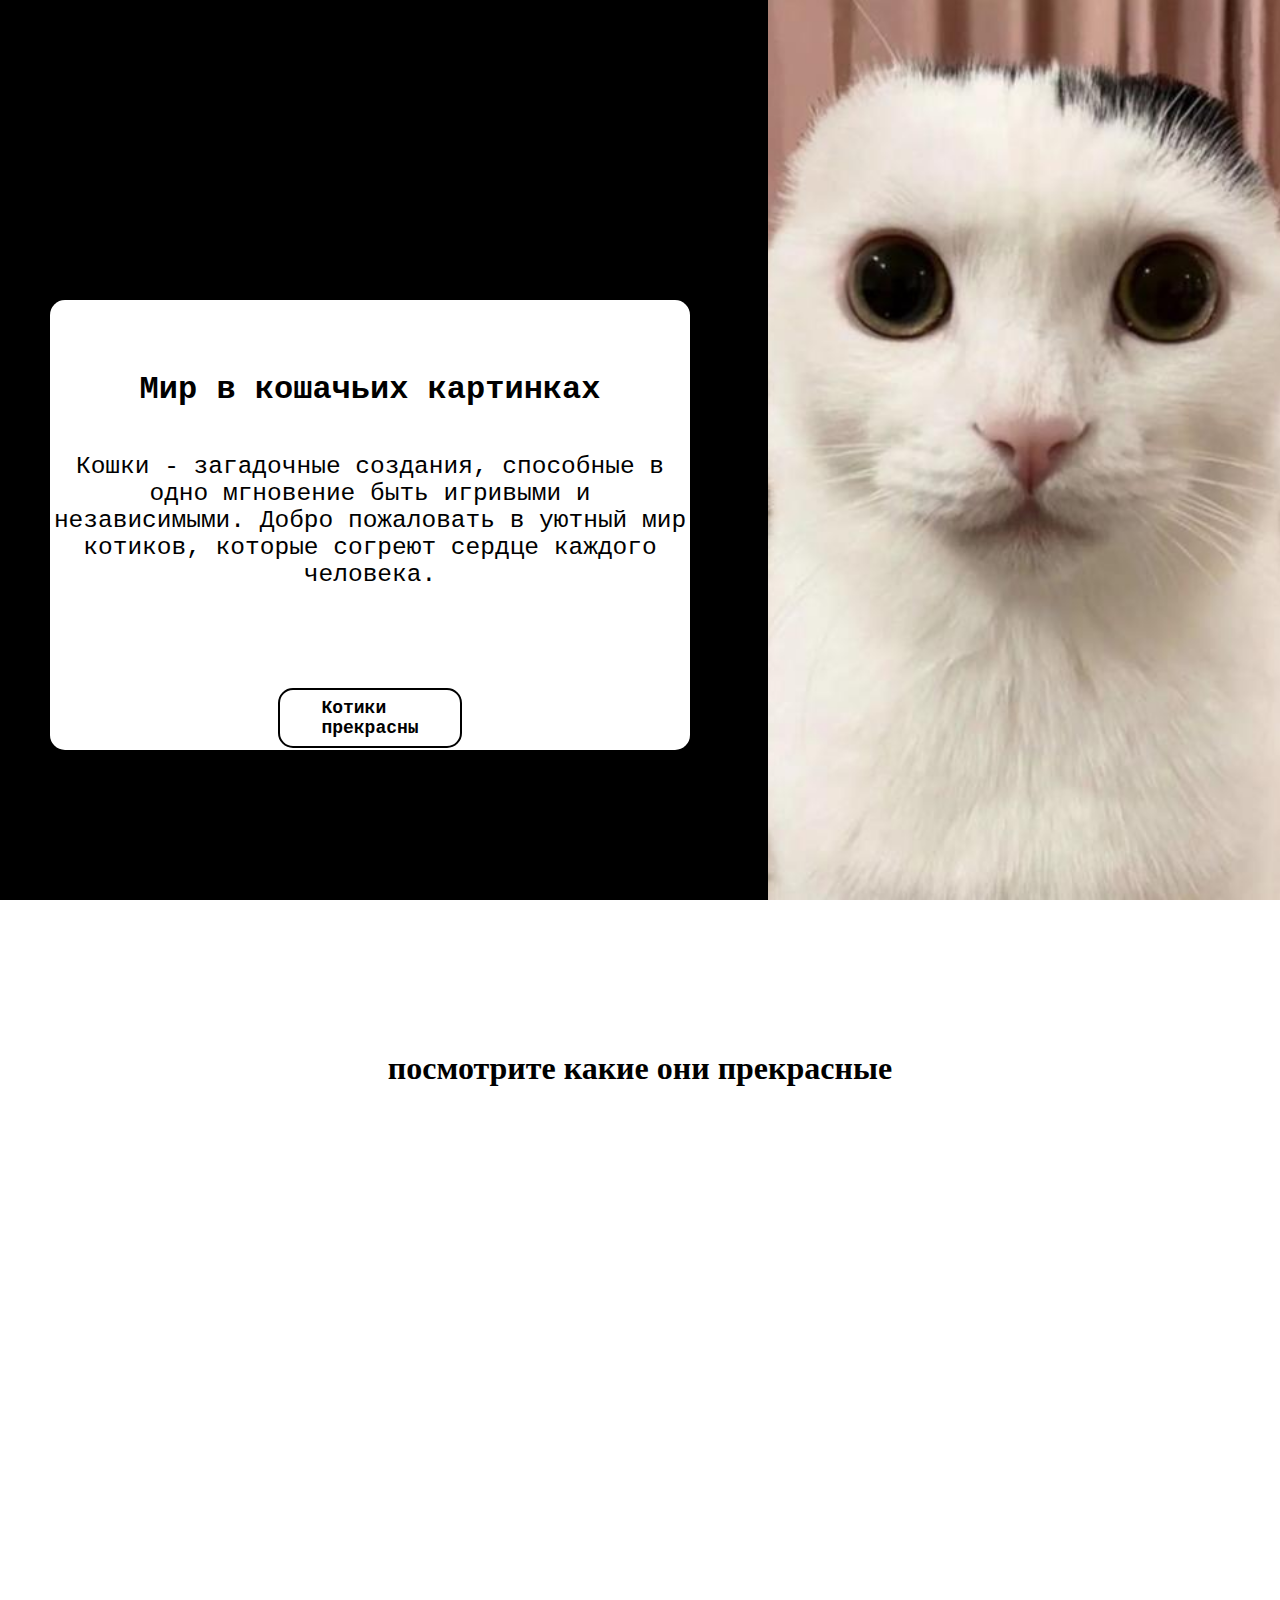
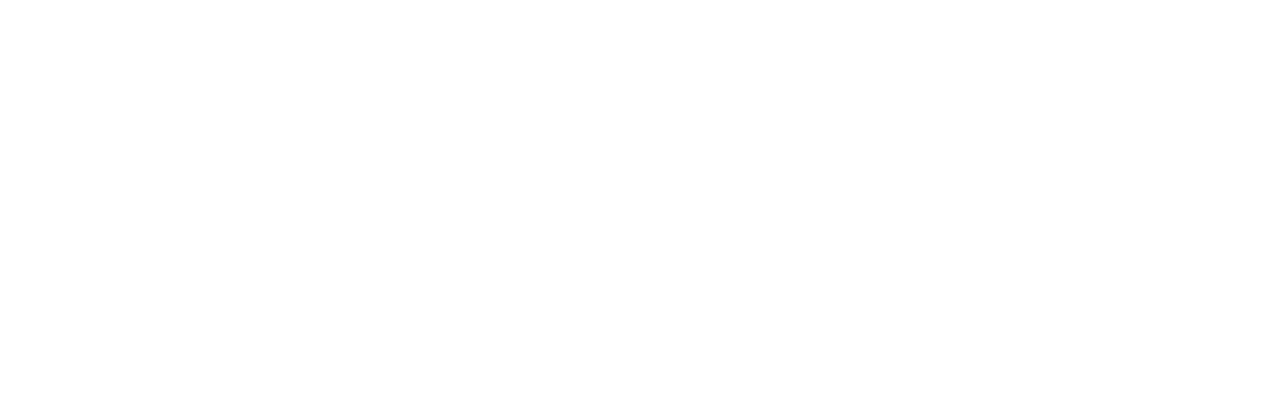
==== example.html @ d666a073 "перемога срочна" ====
<!DOCTYPE html>
<html>
  <head>
    <meta charset="utf-8" />
    <meta name="viewport" content="width=device-width, initial-scale=1" />
    <title>Cat</title>
    <link rel="stylesheet" type="text/css" href="style.css" />
  </head>
  <body>
    <div class="banner">
      <div class="white_window">
        <h1>Мир в кошачьих картинках</h1>
        <p>
          Кошки - загадочные создания, способные в одно мгновение быть игривыми
          и независимыми. Добро пожаловать в уютный мир котиков, которые согреют
          сердце каждого человека.
        </p>
        <p>
        <div class="button_under_text"> 
          <a href="https://www.pinterest.com/search/pins/?q=%D0%BA%D0%BE%D1%82%D1%8B&rs=typed">
            <span>Котики прекрасны</span>
          </a>
        </p>
      </div>  
      </div>
      <div class="cat_background" style="background-image: url('cat.jpeg');"></div>
    </div>
    <div class="cards">
        <h1>посмотрите какие они прекрасные</h1>
    </div>
  </body>
</html>
---- style.css ----
body,
html {
  margin: 0;
  padding: 0;
  height: 2000px;
  background-color: #fff;
}

.banner {
  width: 100%;
  height: 900px;
  position: relative;
  background-image: url("black background.jpg");
}

.white_window {
  margin: 300px 50px;
  padding: 0px 0px 0px 0px;
  width: 50%;
  height: 450px;
  float: left;
  font-family: "Courier New", monospace;
  background: white;
  z-index: 1;
  border-radius: 15px;
}

.cat_background {
  width: 40%;
  height: 900px;
  background-size: cover;
  background-position: center;
  transition: transform 0.5s ease;
  float: right;
}

.white_window h1 {
  display: flex;
  justify-content: center;
  align-items: center;
  text-align: center;
  font-weight: bold;
  z-index: 0;
  text-align: center;
  margin-bottom: 45px;
  padding-top: 50px;
}

.white_window p {
  display: flex;
  justify-content: center;
  align-items: center;
  font-size: 24.5px;
  z-index: 0;
  text-align: center;
  margin-bottom: 50px;
}


.button_under_text a {
  position: relative;
  display: flex;
  box-sizing: border-box;
  align-items: center;
  justify-content: center;
  margin: auto;
  height: 60px;
  width: 155px;
  background: white;
  font-size: 18px;
  text-decoration: none;
  font-weight: bold;
  padding: 10px 90px;
  background-color: #fff;
  color: #000;
  border: 2px solid black;
  border-radius: 15px;
  transition: 0.25s;
}

.button_under_text a:hover{
  letter-spacing: 0.10em;
  background-color:#9966ff;
  box-shadow: 0px 0px 40px #9966ff;
  padding: 10px 100px;
}
.cards {
  display: flex;
  align-items: center;
  justify-content: center;
  height: 1%px;
  width: 100%;
}

.cards h1 {
  text-align: center;
  margin: 0;
}
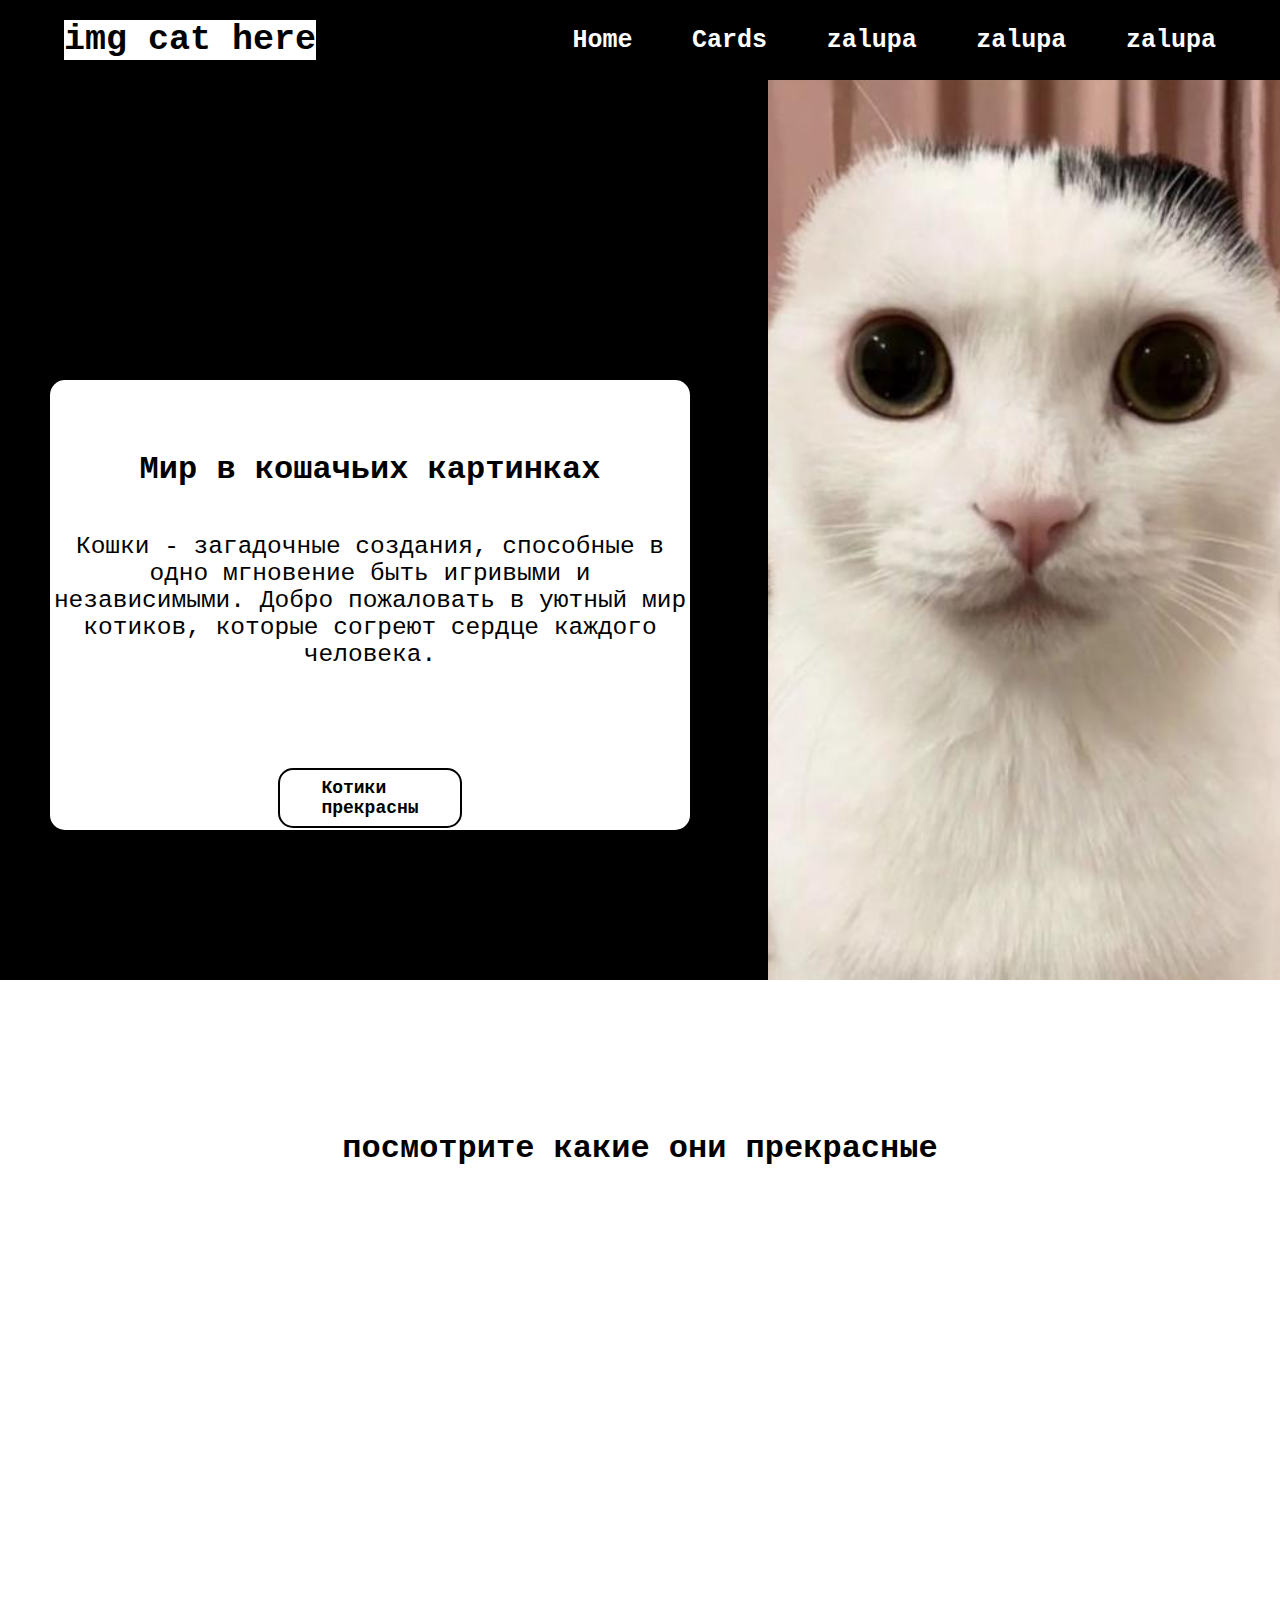
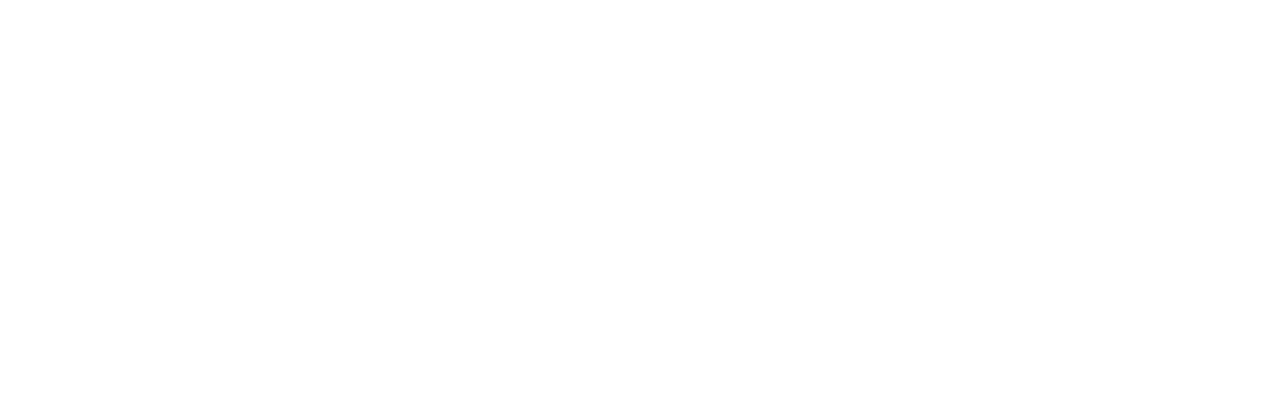
==== commit cb32d7fd: "ну там чот ху" ====
--- a/example.html
+++ b/example.html
@@ -7,6 +7,18 @@
     <link rel="stylesheet" type="text/css" href="style.css" />
   </head>
   <body>
+    <header class="header">
+        <a href="#" class="logo">img cat here</a>
+
+      <nav class="navbar">
+        <a href="#">Home</a>
+        <a href="#">Cards</a>
+        <a href="#">zalupa</a>
+        <a href="#">zalupa</a>
+        <a href="#">zalupa</a>
+      </nav>
+    </header>
+
     <div class="banner">
       <div class="white_window">
         <h1>Мир в кошачьих картинках</h1>
--- a/style.css
+++ b/style.css
@@ -3,7 +3,37 @@
   margin: 0;
   padding: 0;
   height: 2000px;
+  width: 100%;
   background-color: #fff;
+  font-family: "Courier New", monospace;
+}
+
+.header {
+  top: 0;
+  left: 0;
+  padding: 20px 5%;
+  background: black;
+  display: flex;
+  justify-content: space-between;
+  align-items: center;
+  z-index: 100;
+}
+.logo {
+  font-size: 35px;
+  color: #fff;
+  text-decoration: none;
+  font-weight: 600;
+  background-color: white;
+  color: black;
+}
+
+.navbar a {
+  font-size: 25px;
+  color: #fff;
+  text-decoration: none;
+  font-weight: 600;
+  margin-left: 50px;
+  margin-right: 0px
 }
 
 .banner {
@@ -19,7 +49,6 @@
   width: 50%;
   height: 450px;
   float: left;
-  font-family: "Courier New", monospace;
   background: white;
   z-index: 1;
   border-radius: 15px;
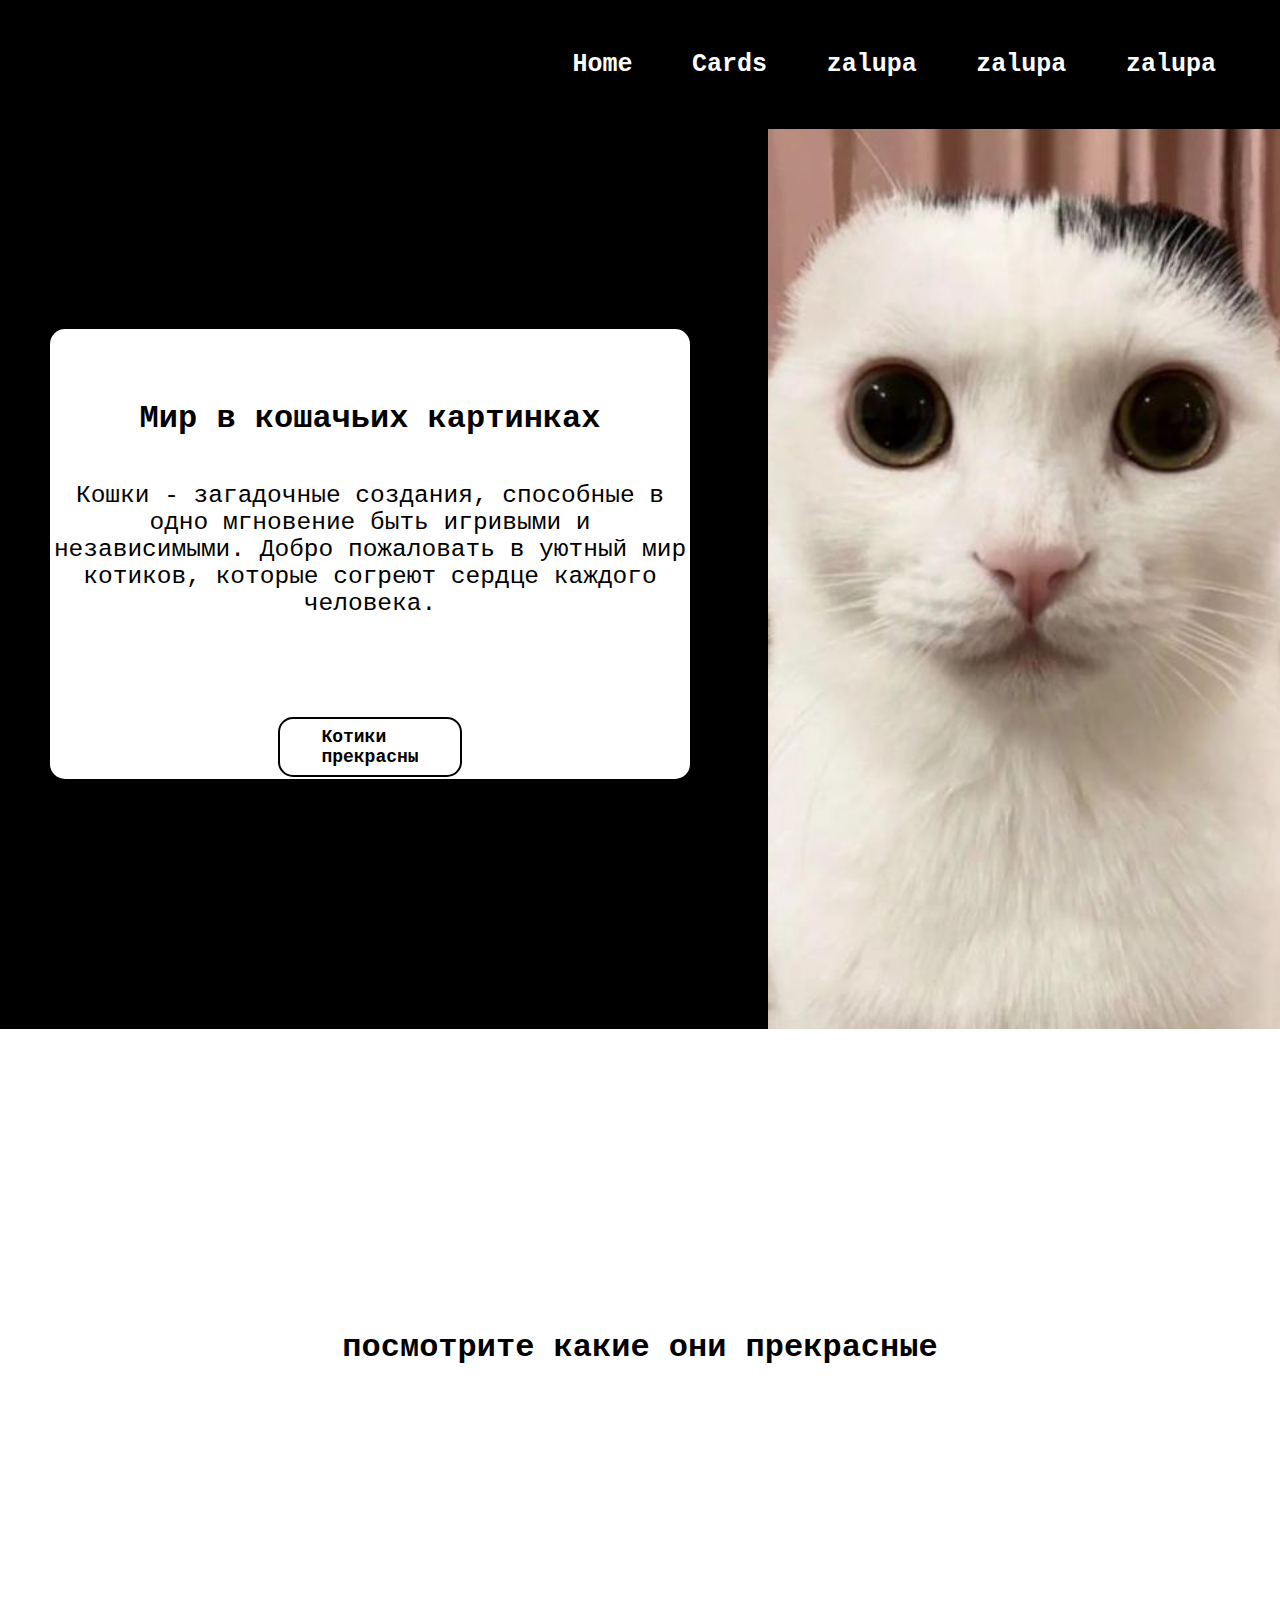
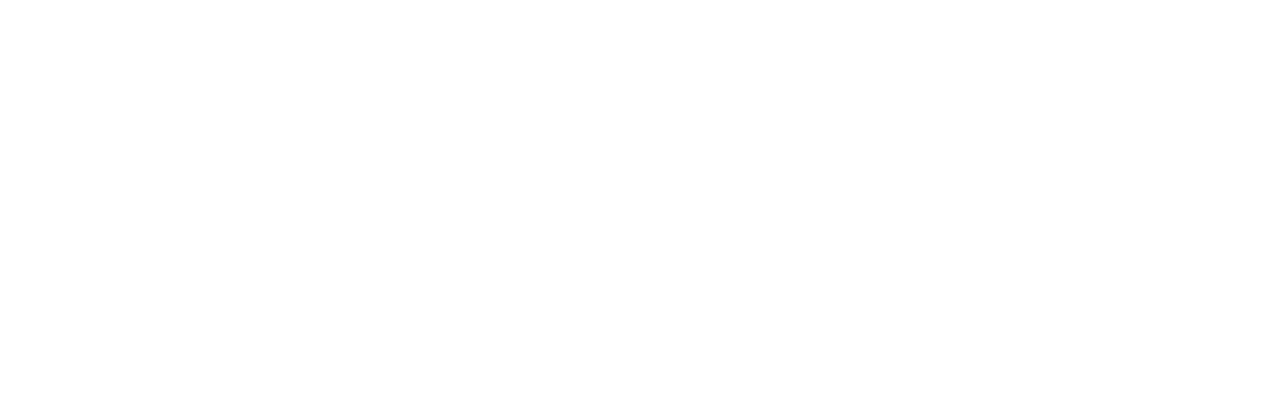
==== commit bf761ac5: "я хуй знает как логотип сделать в виде изображения" ====
--- a/example.html
+++ b/example.html
@@ -8,8 +8,7 @@
   </head>
   <body>
     <header class="header">
-        <a href="#" class="logo">img cat here</a>
-
+        <a href="#" class="logo"></a>
       <nav class="navbar">
         <a href="#">Home</a>
         <a href="#">Cards</a>
--- a/style.css
+++ b/style.css
@@ -10,8 +10,9 @@
 
 .header {
   top: 0;
+  height: auto;
   left: 0;
-  padding: 20px 5%;
+  padding: 50px 5%;
   background: black;
   display: flex;
   justify-content: space-between;
@@ -19,12 +20,7 @@
   z-index: 100;
 }
 .logo {
-  font-size: 35px;
-  color: #fff;
-  text-decoration: none;
-  font-weight: 600;
-  background-color: white;
-  color: black;
+  background-image: url("cat_logo.png");
 }
 
 .navbar a {
@@ -44,7 +40,7 @@
 }
 
 .white_window {
-  margin: 300px 50px;
+  margin: 200px 50px;
   padding: 0px 0px 0px 0px;
   width: 50%;
   height: 450px;
@@ -117,8 +113,8 @@
   display: flex;
   align-items: center;
   justify-content: center;
-  height: 1%px;
   width: 100%;
+  margin-top: 300px;
 }
 
 .cards h1 {
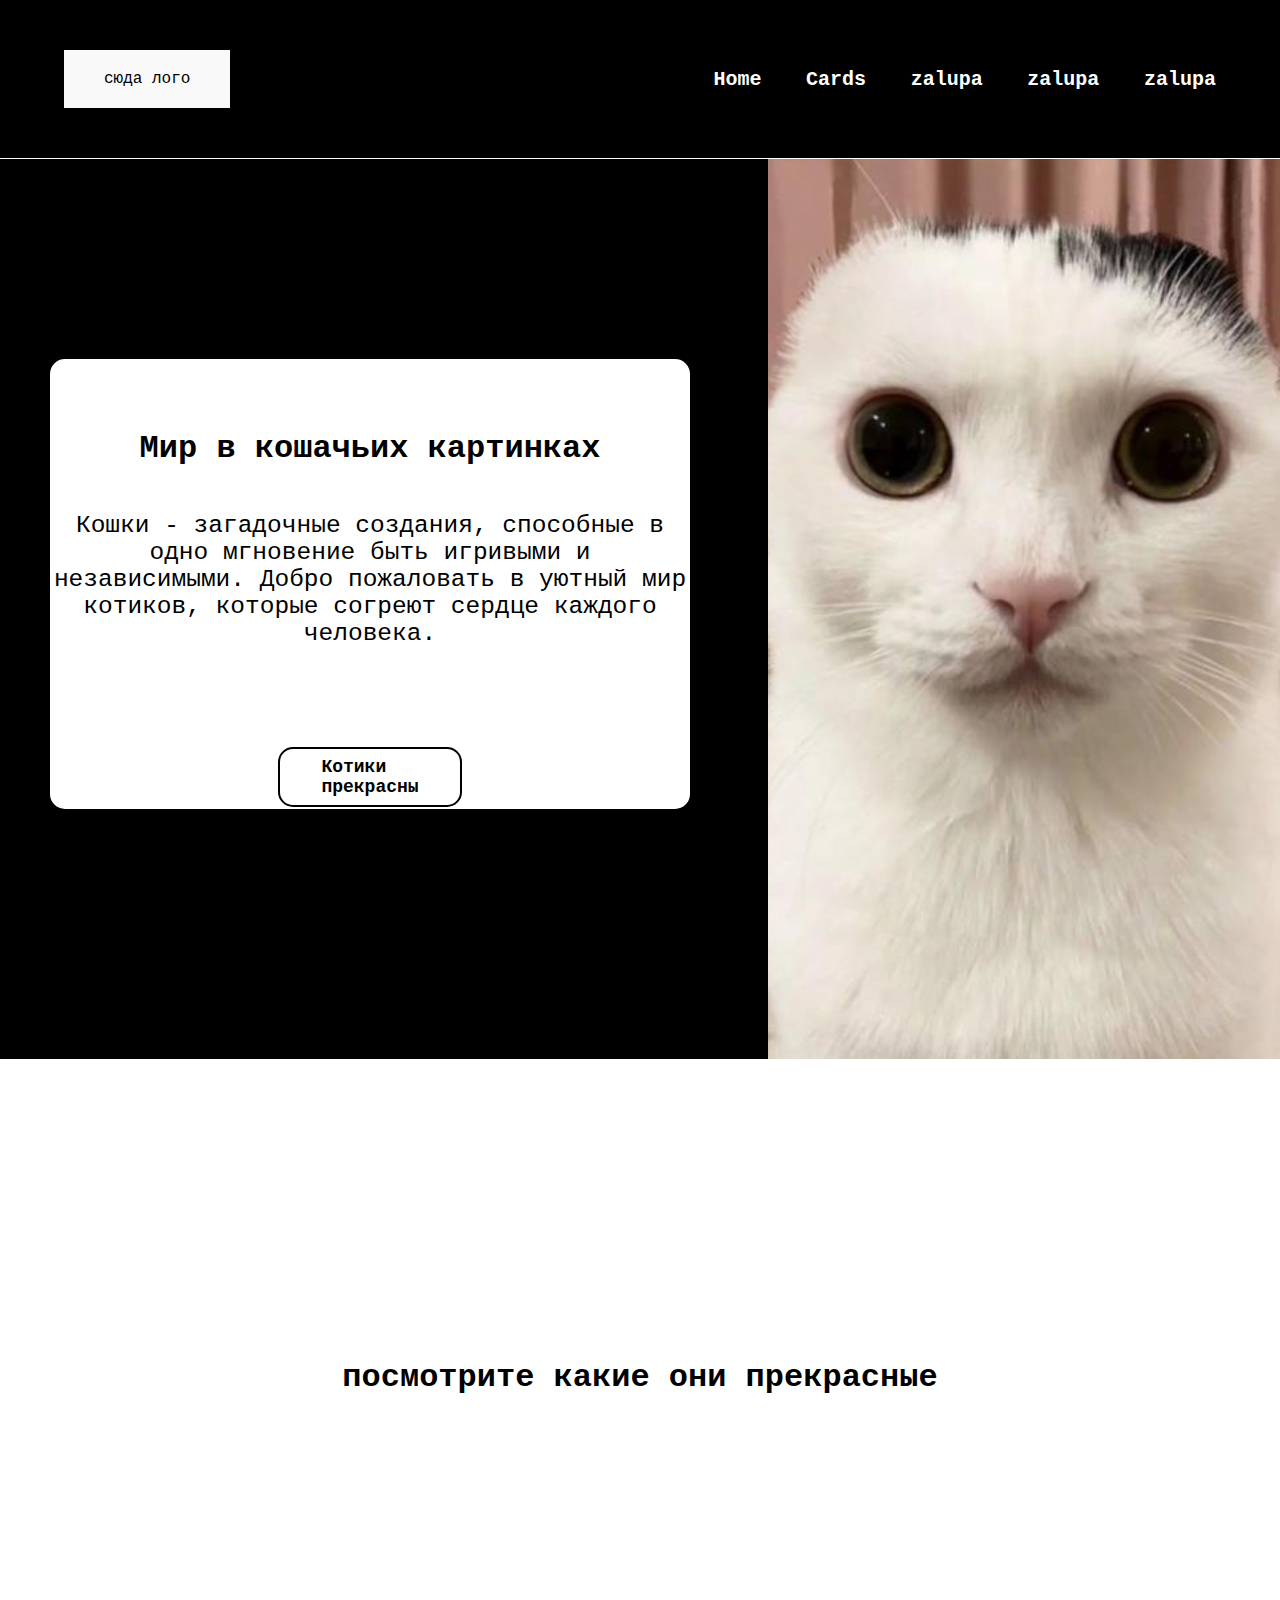
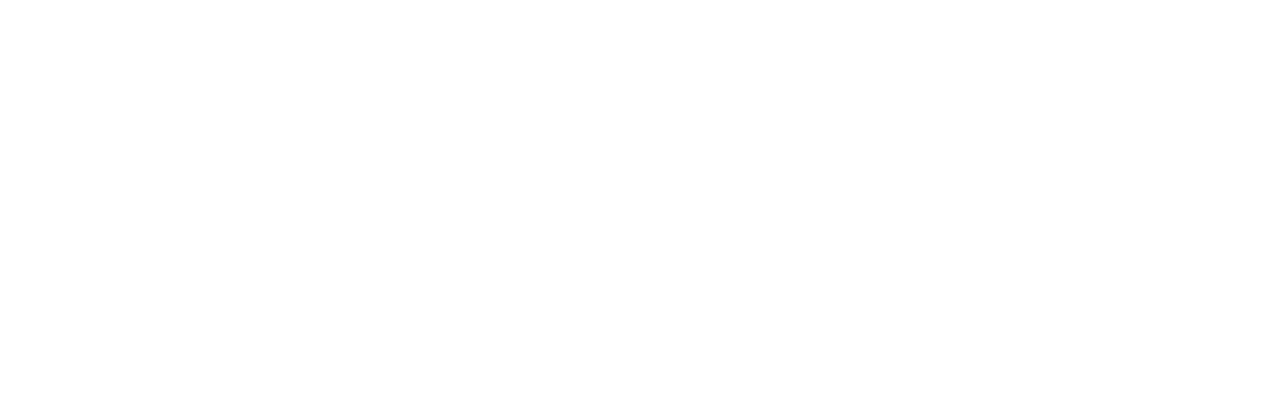
==== commit 568f921c: "1" ====
--- a/example.html
+++ b/example.html
@@ -8,7 +8,7 @@
   </head>
   <body>
     <header class="header">
-        <a href="#" class="logo"></a>
+        <a href="#" class="logo">сюда лого</a>
       <nav class="navbar">
         <a href="#">Home</a>
         <a href="#">Cards</a>
--- a/style.css
+++ b/style.css
@@ -18,18 +18,22 @@
   justify-content: space-between;
   align-items: center;
   z-index: 100;
+  border-bottom: 1px solid white;
 }
 .logo {
   background-image: url("cat_logo.png");
+  color: black;
+  text-decoration: none;
+  padding: 20px 40px;
 }
 
 .navbar a {
-  font-size: 25px;
+  font-size: 20px;
   color: #fff;
   text-decoration: none;
   font-weight: 600;
-  margin-left: 50px;
-  margin-right: 0px
+  margin-left: 35px;
+  margin-right: 0px;
 }
 
 .banner {
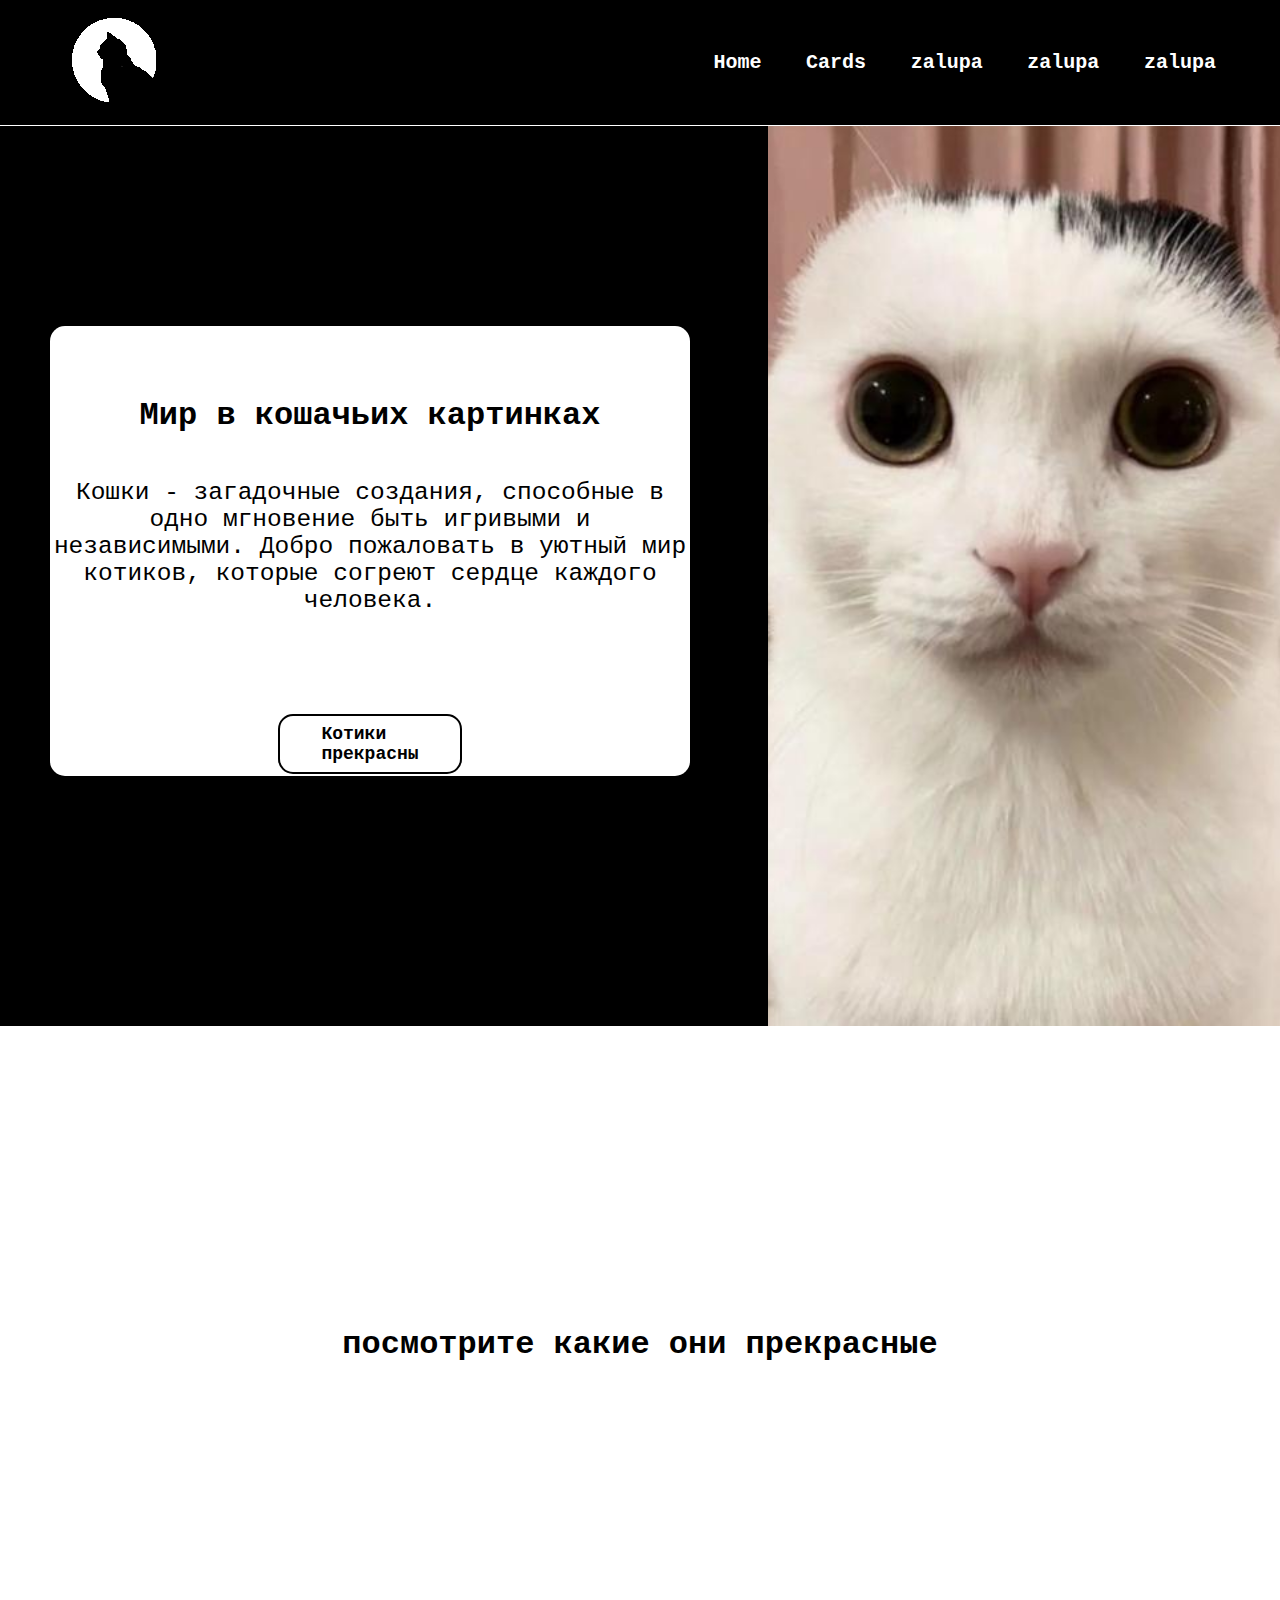
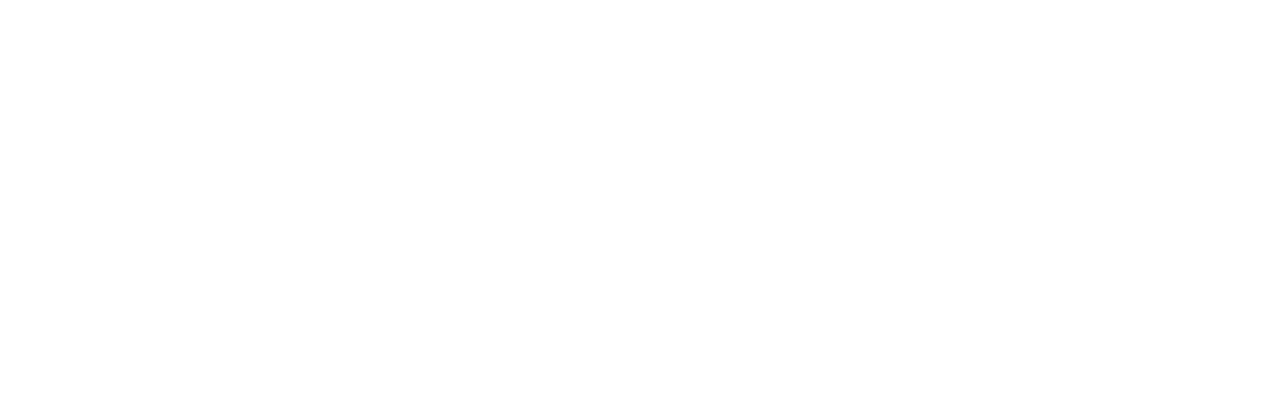
==== commit 3cd47874: "cat logo андрей бля хуй его знает кароче я хочу залупку одну сделать но у меня не получается я ее в " ====
--- a/example.html
+++ b/example.html
@@ -8,7 +8,7 @@
   </head>
   <body>
     <header class="header">
-        <a href="#" class="logo">сюда лого</a>
+        <a href="#" class="logo"><img src="cat_logo.png" alt="Cat Logo"></a>
       <nav class="navbar">
         <a href="#">Home</a>
         <a href="#">Cards</a>
--- a/style.css
+++ b/style.css
@@ -12,7 +12,7 @@
   top: 0;
   height: auto;
   left: 0;
-  padding: 50px 5%;
+  padding: 10px 5%;
   background: black;
   display: flex;
   justify-content: space-between;
@@ -22,9 +22,10 @@
 }
 .logo {
   background-image: url("cat_logo.png");
-  color: black;
   text-decoration: none;
-  padding: 20px 40px;
+  padding: 0px 0px;
+  height: auto;
+  margin: 0;
 }
 
 .navbar a {
@@ -68,7 +69,7 @@
   justify-content: center;
   align-items: center;
   text-align: center;
-  font-weight: bold;
+  font-weight: 900;
   z-index: 0;
   text-align: center;
   margin-bottom: 45px;
@@ -83,6 +84,7 @@
   z-index: 0;
   text-align: center;
   margin-bottom: 50px;
+  font-weight: 300;
 }
 
 
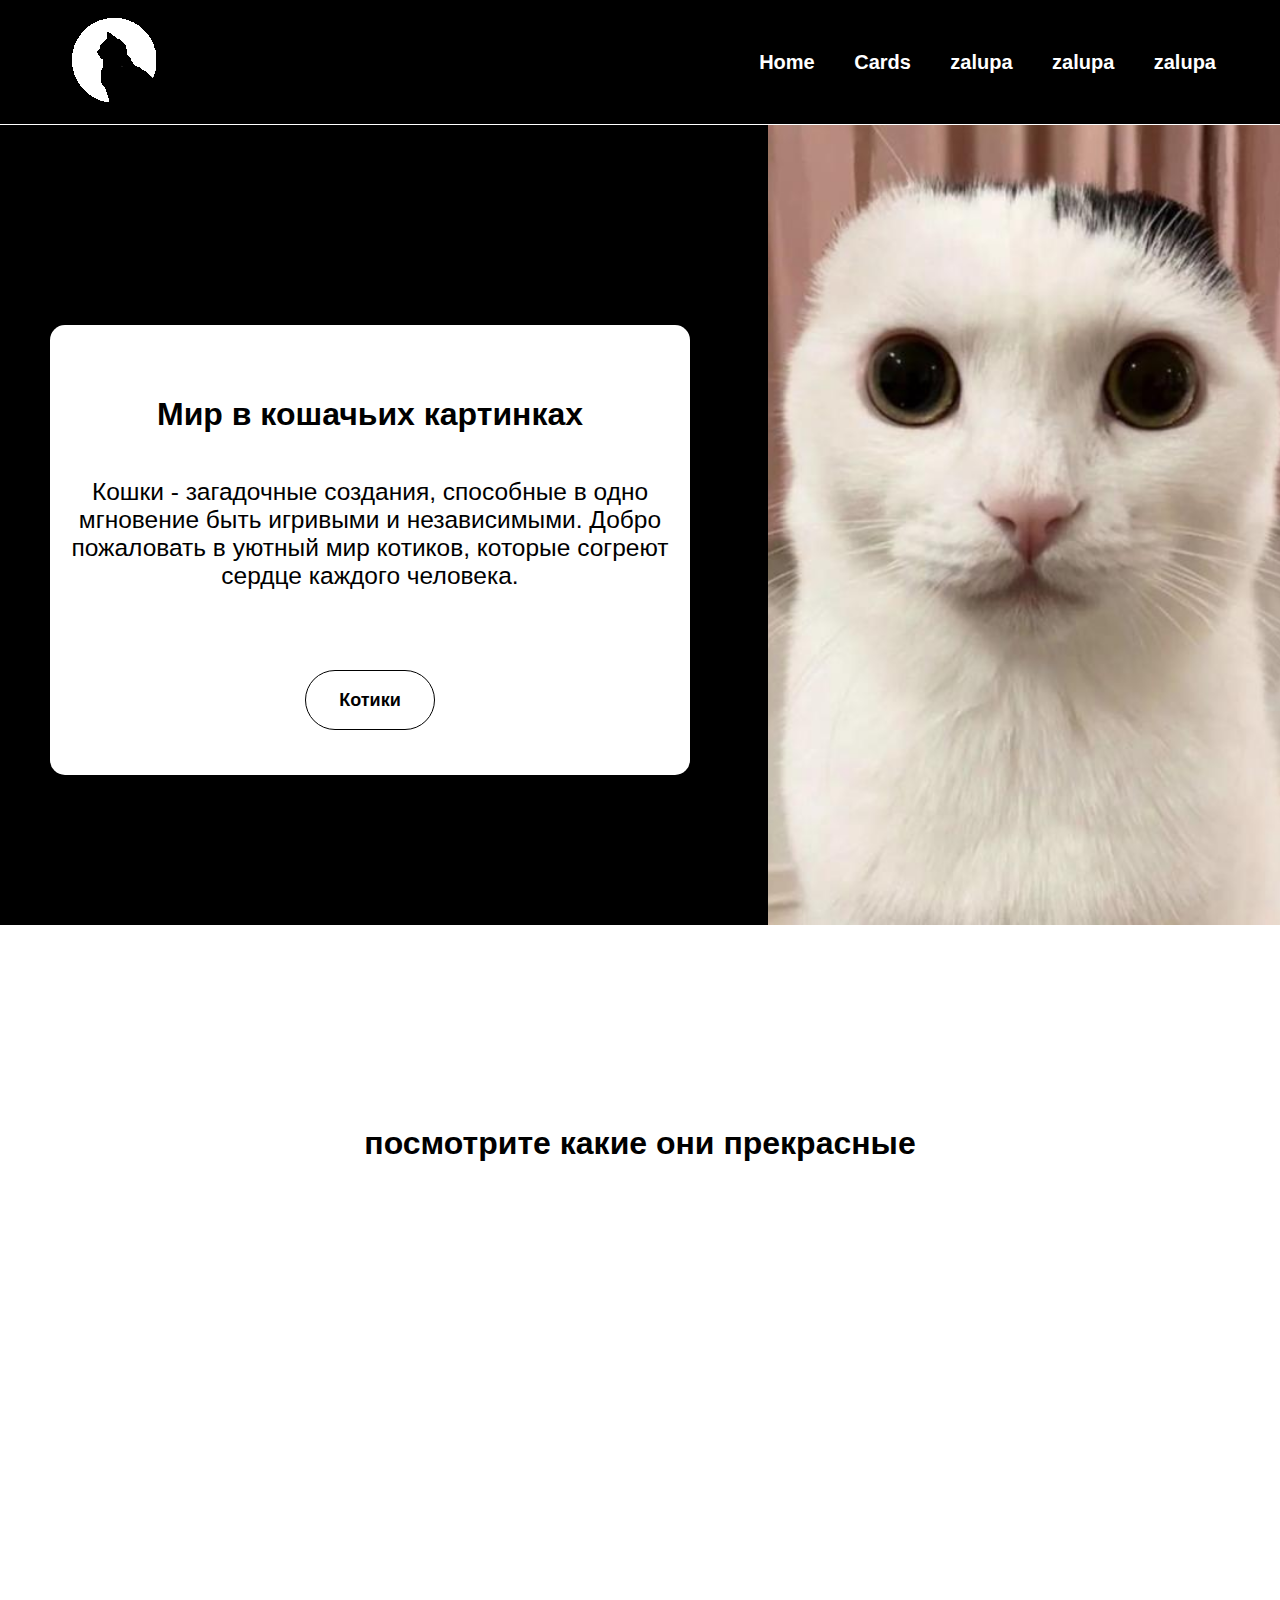
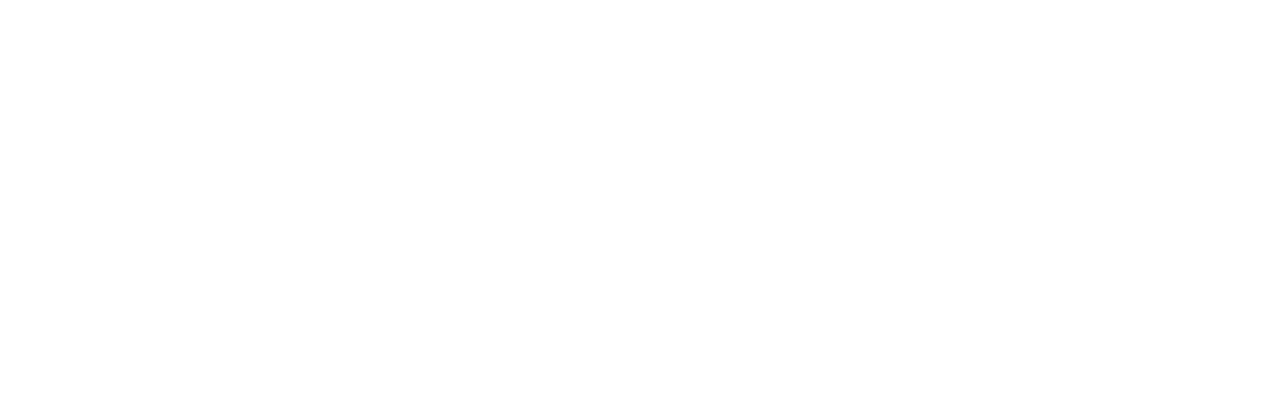
==== commit 3c853416: "я не знаю я не знаю какой цвет выбрать при наведении на хоум и кардс помогите пожалуйста" ====
--- a/example.html
+++ b/example.html
@@ -26,10 +26,9 @@
           и независимыми. Добро пожаловать в уютный мир котиков, которые согреют
           сердце каждого человека.
         </p>
-        <p>
         <div class="button_under_text"> 
           <a href="https://www.pinterest.com/search/pins/?q=%D0%BA%D0%BE%D1%82%D1%8B&rs=typed">
-            <span>Котики прекрасны</span>
+            <span>Котики</span>
           </a>
         </p>
       </div>  
--- a/style.css
+++ b/style.css
@@ -5,7 +5,7 @@
   height: 2000px;
   width: 100%;
   background-color: #fff;
-  font-family: "Courier New", monospace;
+  font-family: 'Trebuchet MS', sans-serif;
 }
 
 .header {
@@ -36,10 +36,13 @@
   margin-left: 35px;
   margin-right: 0px;
 }
+.navbar a:hover {
+  color: 	  #1a53ff;
+}
 
 .banner {
   width: 100%;
-  height: 900px;
+  height: 800px;
   position: relative;
   background-image: url("black background.jpg");
 }
@@ -57,7 +60,7 @@
 
 .cat_background {
   width: 40%;
-  height: 900px;
+  height: 800px;
   background-size: cover;
   background-position: center;
   transition: transform 0.5s ease;
@@ -80,6 +83,7 @@
   display: flex;
   justify-content: center;
   align-items: center;
+  padding: auto;
   font-size: 24.5px;
   z-index: 0;
   text-align: center;
@@ -95,24 +99,25 @@
   align-items: center;
   justify-content: center;
   margin: auto;
+  margin-top: 80px;
   height: 60px;
-  width: 155px;
+  width: 130px;
   background: white;
   font-size: 18px;
   text-decoration: none;
   font-weight: bold;
-  padding: 10px 90px;
+  padding: 10px 60px;
   background-color: #fff;
   color: #000;
-  border: 2px solid black;
-  border-radius: 15px;
+  border: 1px solid black;
+  border-radius: 50px;
   transition: 0.25s;
 }
 
 .button_under_text a:hover{
   letter-spacing: 0.10em;
-  background-color:#9966ff;
-  box-shadow: 0px 0px 40px #9966ff;
+  background-color: #e699ff;
+  box-shadow: 0px 0px 20px  #df80ff;
   padding: 10px 100px;
 }
 .cards {
@@ -120,7 +125,7 @@
   align-items: center;
   justify-content: center;
   width: 100%;
-  margin-top: 300px;
+  margin-top: 200px;
 }
 
 .cards h1 {
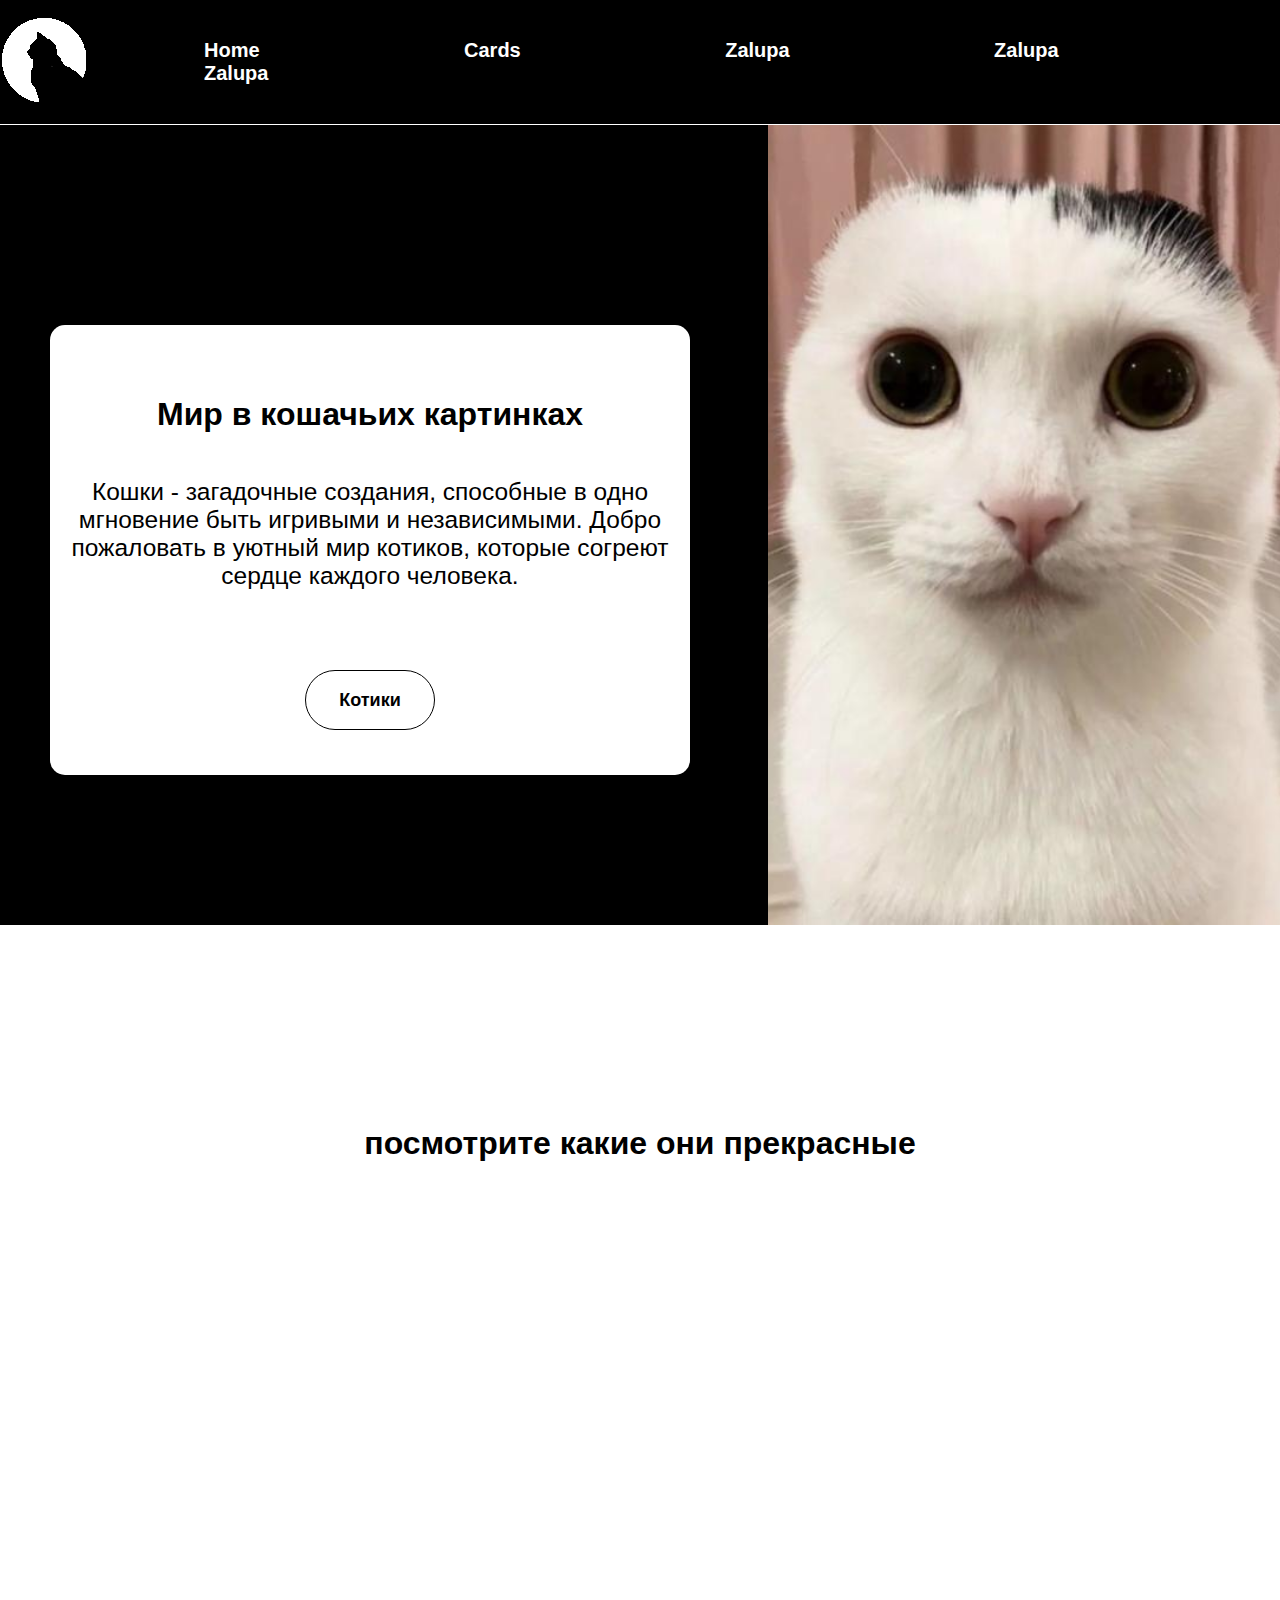
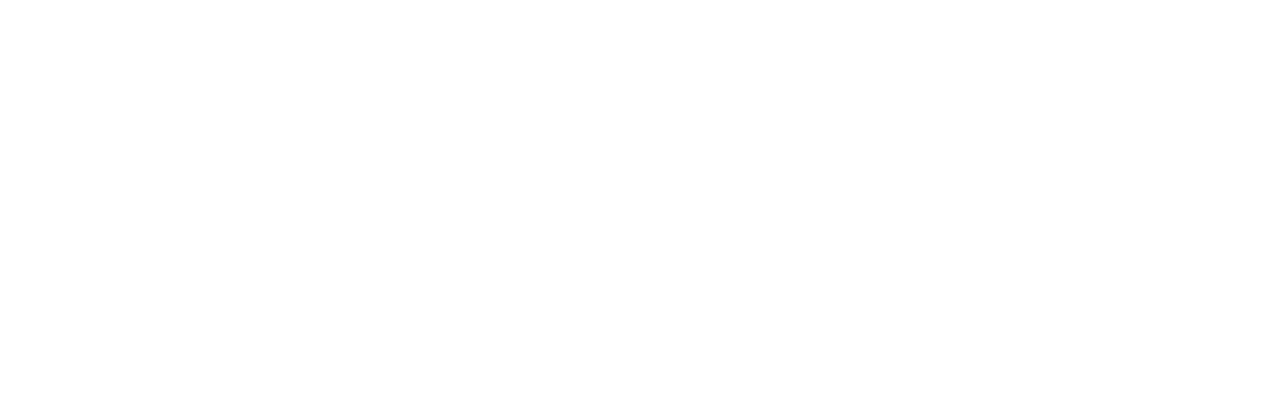
==== commit f07244b3: "чут чут красивее" ====
--- a/example.html
+++ b/example.html
@@ -12,9 +12,9 @@
       <nav class="navbar">
         <a href="#">Home</a>
         <a href="#">Cards</a>
-        <a href="#">zalupa</a>
-        <a href="#">zalupa</a>
-        <a href="#">zalupa</a>
+        <a href="#">Zalupa</a>
+        <a href="#">Zalupa</a>
+        <a href="#">Zalupa</a>
       </nav>
     </header>
 
--- a/style.css
+++ b/style.css
@@ -25,7 +25,7 @@
   text-decoration: none;
   padding: 0px 0px;
   height: auto;
-  margin: 0;
+  margin-left: -70px;
 }
 
 .navbar a {
@@ -33,11 +33,12 @@
   color: #fff;
   text-decoration: none;
   font-weight: 600;
-  margin-left: 35px;
-  margin-right: 0px;
+  padding: 13px 90px;
+  margin-left: 20px;
 }
 .navbar a:hover {
-  color: 	  #1a53ff;
+  background-color: #3c3d3e;
+  transition: 0.5s;
 }
 
 .banner {
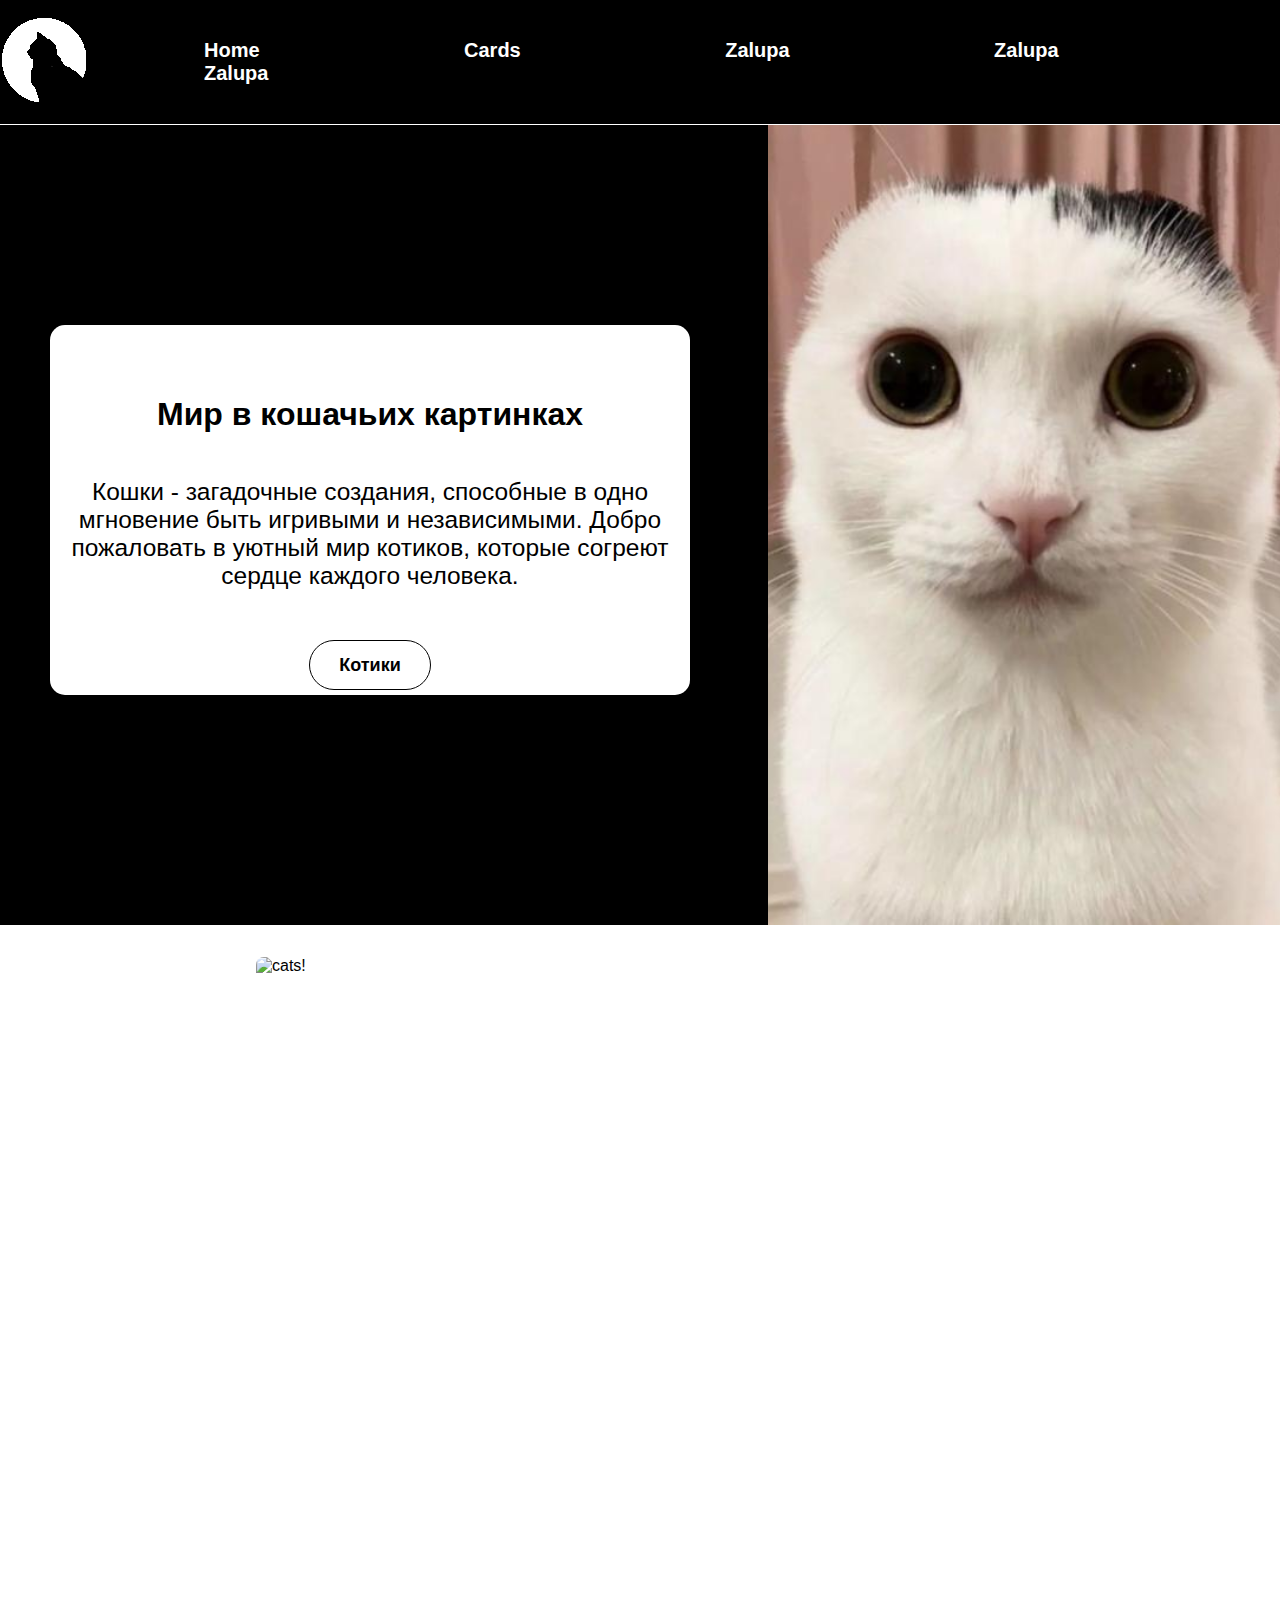
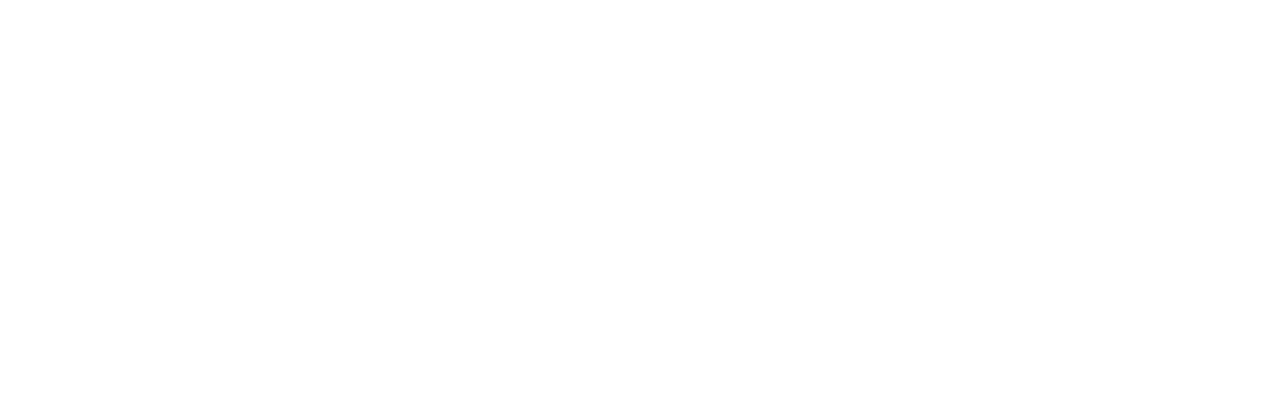
==== commit b1432436: "тут бля дебажить и дебажить" ====
--- a/example.html
+++ b/example.html
@@ -17,7 +17,6 @@
         <a href="#">Zalupa</a>
       </nav>
     </header>
-
     <div class="banner">
       <div class="white_window">
         <h1>Мир в кошачьих картинках</h1>
@@ -35,8 +34,18 @@
       </div>
       <div class="cat_background" style="background-image: url('cat.jpeg');"></div>
     </div>
-    <div class="cards">
-        <h1>посмотрите какие они прекрасные</h1>
-    </div>
+    <section class="cards">
+      <div class="slide-wrapper">
+          <div class="slider">
+            <img id = "slide-1" src="https://i.pinimg.com/736x/b3/47/98/b34798360e8445729d99d4972eb91ece.jpg" alt="cats!">
+            <img id = "slide-2" src="https://i.pinimg.com/originals/cc/c4/06/ccc406dbafc09f3ac2f066a494af21e7.jpg" alt="cats!">
+            <img id = "slide-3" src="https://i.pinimg.com/736x/ca/d9/d7/cad9d767eec5b8722c4899b70b7e097f.jpg" alt="cats!">
+          </div>
+          <div class="slider-nav">
+            <a href="#slide-1"></a>
+            <a href="#slide-2"></a>
+            <a href="#slide-3"></a>
+          </div>
+    </section>
   </body>
 </html>
--- a/style.css
+++ b/style.css
@@ -50,9 +50,9 @@
 
 .white_window {
   margin: 200px 50px;
-  padding: 0px 0px 0px 0px;
+  padding: 0;
   width: 50%;
-  height: 450px;
+  height: 370px;
   float: left;
   background: white;
   z-index: 1;
@@ -100,9 +100,9 @@
   align-items: center;
   justify-content: center;
   margin: auto;
-  margin-top: 80px;
-  height: 60px;
-  width: 130px;
+  margin-bottom: 30px;
+  height: 50px;
+  width: 10px;
   background: white;
   font-size: 18px;
   text-decoration: none;
@@ -122,14 +122,48 @@
   padding: 10px 100px;
 }
 .cards {
-  display: flex;
-  align-items: center;
-  justify-content: center;
-  width: 100%;
-  margin-top: 200px;
+  padding: 2rem;
+}
+.slide-wrapper {
+  position: relative;
+  max-width: 48rem;
+  margin: 0 auto;
 }
 
-.cards h1 {
-  text-align: center;
-  margin: 0;
+.slider {
+  display: flex;
+  aspect-ratio: 16/9;
+  overflow-x: auto;
+  scroll-snap-type: x mandatory;
+  scroll-behavior: smooth;
+  box-shadow: 0 1.5rem 3rem --0.75rem hsla(0, 0%, 0%, 0.25);
+  border-radius: 0.5rem;
+}
+
+.slider img {
+  flex: 1 0 100%;
+  scroll-snap-align: start;
+}
+
+.slider-nav {
+  display: flex;
+  column-gap: 1rem;
+  position: absolute;
+  bottom: 1.25rem;
+  left: 50%;
+  transform: translateX(-50%);
+  z-index: 1;
+}
+
+.slider-nav a {
+  width: 0.5rem;
+  height: 0.5rem;
+  border-radius: 50%;
+  background-color: #fff;
+  opacity: 0.75;
+  transition: opacity ease 250ms;
+}
+
+.slider-nav a:hover {
+  opacity: 1;
 }